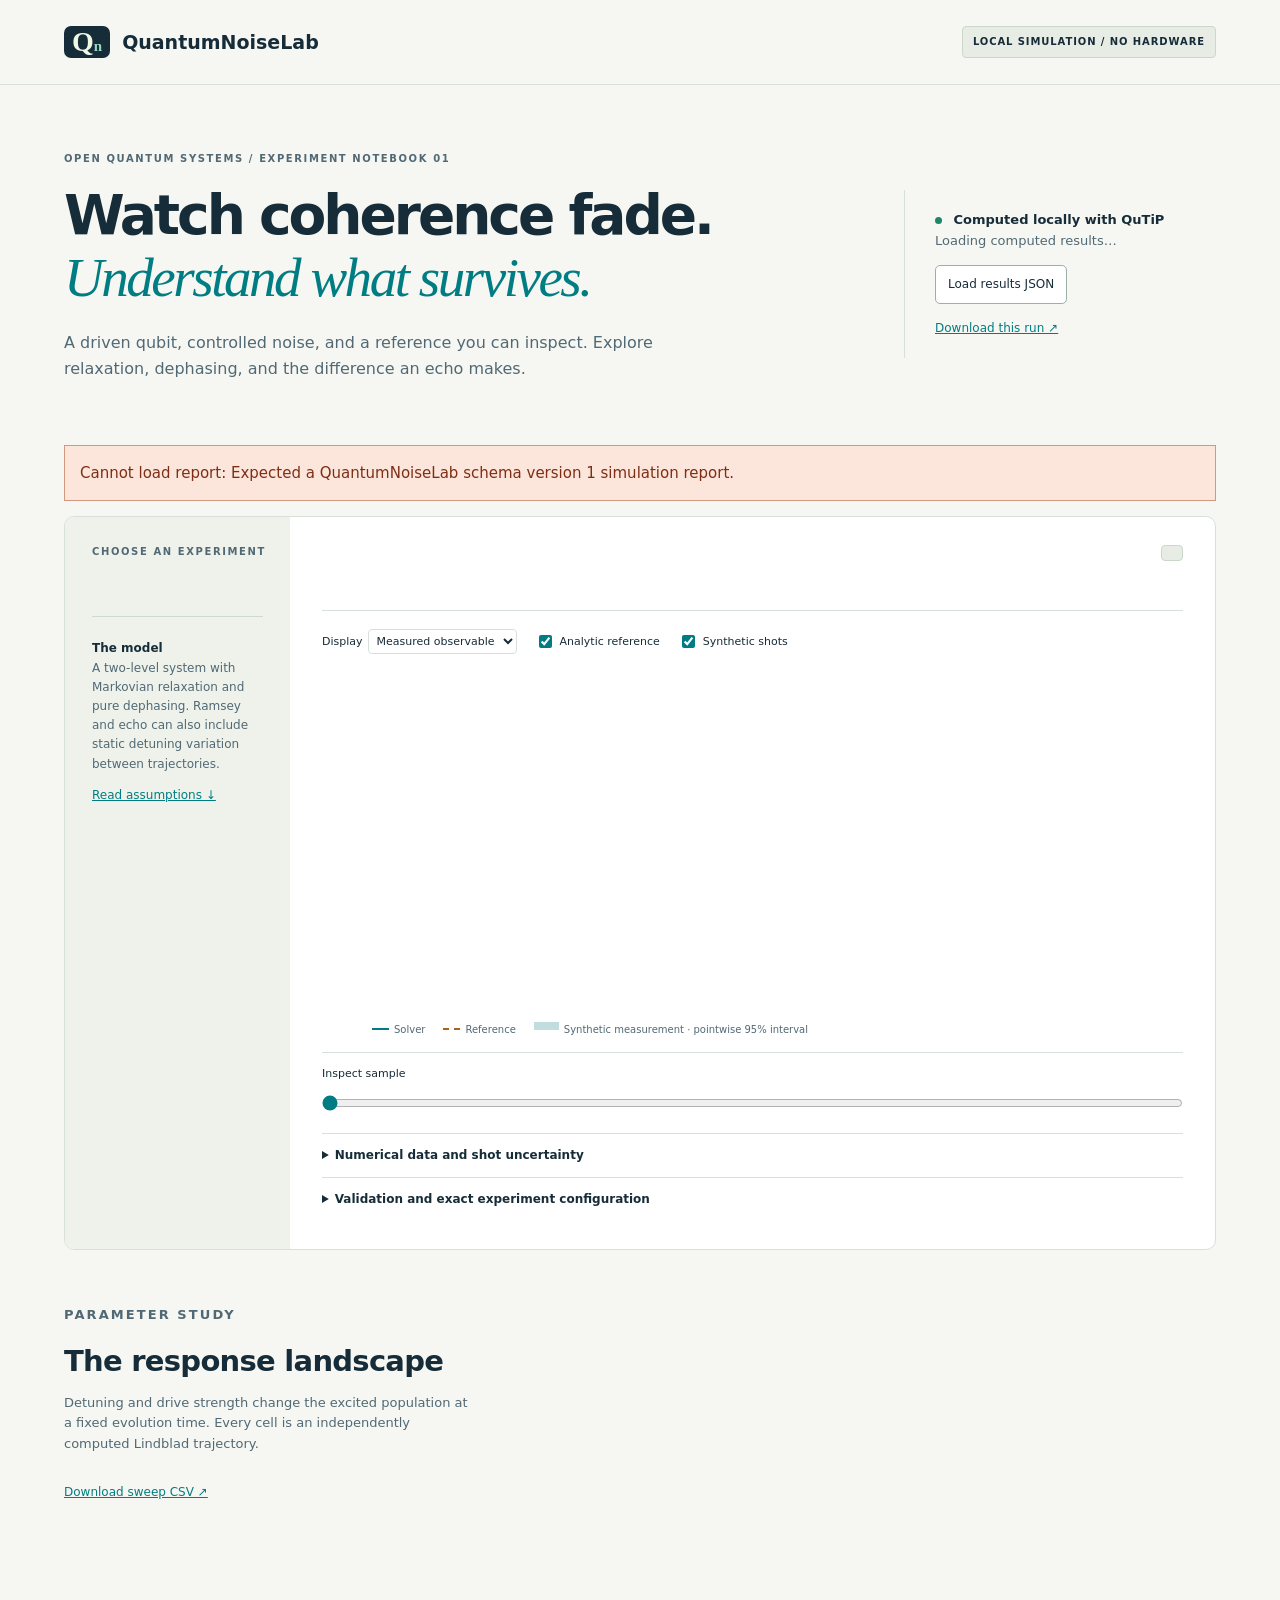
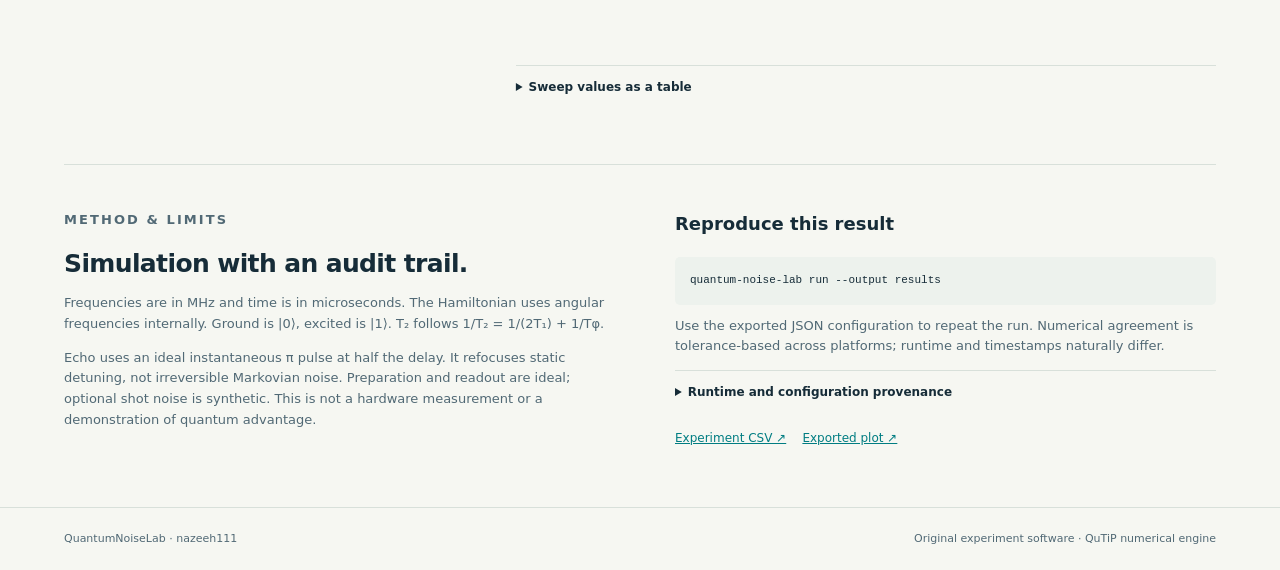
==== src/quantumnoiselab/web/index.html @ 05580409 "Publish reproducible quantum noise experiments and interactive reports" ====
<!doctype html>
<html lang="en">
<head><meta charset="utf-8"><meta name="viewport" content="width=device-width,initial-scale=1"><title>QuantumNoiseLab · Coherence, measured in simulation</title><link rel="stylesheet" href="style.css"></head>
<body>
<a class="skip" href="#main">Skip to experiments</a>
<header><a class="brand" href="#main"><span class="mark" aria-hidden="true">Q<span>n</span></span>QuantumNoiseLab</a><span class="badge">LOCAL SIMULATION / NO HARDWARE</span></header>
<main id="main">
<section class="intro"><div><p class="eyebrow">OPEN QUANTUM SYSTEMS / EXPERIMENT NOTEBOOK 01</p><h1>Watch coherence fade.<br><em>Understand what survives.</em></h1><p class="lead">A driven qubit, controlled noise, and a reference you can inspect. Explore relaxation, dephasing, and the difference an echo makes.</p></div><div class="intro-meta"><div class="status"><i></i> Computed locally with QuTiP</div><p id="run-summary">Loading computed results…</p><label class="button secondary" for="file">Load results JSON<input id="file" type="file" accept=".json,application/json"></label><a class="textlink" href="results.json" download="results.json">Download this run ↗</a></div></section>
<p id="error" role="alert" hidden></p>
<section class="workspace" aria-label="Experiment explorer"><aside><p class="eyebrow">CHOOSE AN EXPERIMENT</p><nav id="experiments" aria-label="Experiments"></nav><div class="model-note"><strong>The model</strong><p>A two-level system with Markovian relaxation and pure dephasing. Ramsey and echo can also include static detuning variation between trajectories.</p><a href="#method">Read assumptions ↓</a></div></aside>
<div class="experiment"><div class="experiment-heading"><div><p class="eyebrow" id="experiment-number"></p><h2 id="experiment-title"></h2></div><span class="tag" id="observable"></span></div><p id="description" class="description"></p>
<div class="metrics" id="metrics"></div>
<div class="chart-toolbar"><label>Display <select id="metric"><option value="signal">Measured observable</option><option value="x">Bloch X</option><option value="y">Bloch Y</option><option value="z">Bloch Z</option></select></label><label><input type="checkbox" id="reference" checked> Analytic reference</label><label><input type="checkbox" id="shots" checked> Synthetic shots</label></div>
<svg id="chart" viewBox="0 0 820 350" role="img" aria-labelledby="chart-title chart-desc"><title id="chart-title">Quantum experiment time series</title><desc id="chart-desc">Select an experiment and inspect numerical values using the sample slider or the data table below.</desc></svg>
<div class="legend"><span class="solver">Solver</span><span class="reference">Reference</span><span class="measurement">Synthetic measurement · pointwise 95% interval</span></div>
<label class="scrubber" for="sample">Inspect sample <output id="sample-value"></output><input id="sample" type="range" min="0" value="0"></label>
<details><summary>Numerical data and shot uncertainty</summary><p>Intervals describe binomial sampling of this finite simulated ensemble. They do not include model uncertainty or finite-ensemble uncertainty.</p><div class="table-scroll"><table id="data-table"></table></div></details>
<details><summary>Validation and exact experiment configuration</summary><div id="diagnostics"></div><pre id="config"></pre></details>
</div></section>
<section id="sweep-panel" class="sweep"><div><p class="eyebrow">PARAMETER STUDY</p><h2>The response landscape</h2><p>Detuning and drive strength change the excited population at a fixed evolution time. Every cell is an independently computed Lindblad trajectory.</p><p id="sweep-caption"></p><a href="sweep.csv" download="sweep.csv" class="textlink">Download sweep CSV ↗</a></div><div><svg id="heatmap" viewBox="0 0 700 360" role="img" aria-label="Computed excited population by drive and detuning"></svg><details><summary>Sweep values as a table</summary><div class="table-scroll"><table id="sweep-table"></table></div></details></div></section>
<section class="method" id="method"><div><p class="eyebrow">METHOD & LIMITS</p><h2>Simulation with an audit trail.</h2><p>Frequencies are in MHz and time is in microseconds. The Hamiltonian uses angular frequencies internally. Ground is |0⟩, excited is |1⟩. T₂ follows 1/T₂ = 1/(2T₁) + 1/Tφ.</p><p>Echo uses an ideal instantaneous π pulse at half the delay. It refocuses static detuning, not irreversible Markovian noise. Preparation and readout are ideal; optional shot noise is synthetic. This is not a hardware measurement or a demonstration of quantum advantage.</p></div><div><h3>Reproduce this result</h3><pre>quantum-noise-lab run --output results</pre><p>Use the exported JSON configuration to repeat the run. Numerical agreement is tolerance-based across platforms; runtime and timestamps naturally differ.</p><details><summary>Runtime and configuration provenance</summary><pre id="provenance"></pre></details><p><a class="textlink" href="experiments.csv" download="experiments.csv">Experiment CSV ↗</a> <a class="textlink" data-bundled href="experiments.png">Exported plot ↗</a></p></div></section>
</main><footer><span>QuantumNoiseLab · nazeeh111</span><span>Original experiment software · QuTiP numerical engine</span></footer>
<script src="data.js"></script><script src="app.js"></script>
</body></html>
---- src/quantumnoiselab/web/style.css ----
:root{--ink:#162c38;--muted:#516975;--teal:#007d82;--paper:#f6f7f2;--line:#d8e0da;--gold:#a9631d}*{box-sizing:border-box}body{margin:0;background:var(--paper);color:var(--ink);font:15px/1.6 system-ui,-apple-system,BlinkMacSystemFont,"Segoe UI",sans-serif}a{color:var(--teal)}button,input,select{font:inherit}button,a,input,select,summary{outline-offset:5px}button:focus-visible,a:focus-visible,input:focus-visible,select:focus-visible,summary:focus-visible{outline:3px solid #b26815}.skip{position:absolute;top:-80px;background:white;padding:12px;z-index:10}.skip:focus{top:0}header,main,footer{max-width:1440px;margin:auto}header{padding:26px 5%;display:flex;justify-content:space-between;align-items:center;border-bottom:1px solid var(--line)}.brand{text-decoration:none;color:var(--ink);font-size:19px;font-weight:750;display:flex;align-items:center;gap:12px}.mark{display:inline-block;background:var(--ink);color:#f0f7e5;padding:0 8px;font:700 28px Georgia,serif;border-radius:7px}.mark span{font-size:15px;color:#97d8c0}.badge,.tag{font-size:10px;letter-spacing:.09em;padding:7px 10px;background:#e7ede5;border:1px solid #cbd8c9;border-radius:4px;font-weight:700}main{padding:0 5%}h1,h2,h3,p{margin-top:0}h1{font-size:clamp(32px,4.3vw,62px);line-height:1.12;letter-spacing:-.055em;margin-bottom:22px;font-weight:650}h1 em{font-family:Georgia,serif;font-weight:400;color:var(--teal);letter-spacing:-.045em}h2{font-size:29px;line-height:1.2;letter-spacing:-.025em;margin-bottom:14px}h3{font-size:18px}.intro{display:grid;grid-template-columns:2.5fr 1fr;gap:60px;padding:66px 0 48px}.eyebrow{font-size:10px;letter-spacing:.16em;font-weight:750;color:var(--muted);margin-bottom:18px}.lead{font-size:16px;color:var(--muted);max-width:600px}.intro-meta{align-self:center;padding:20px 0 20px 30px;border-left:1px solid var(--line);font-size:13px;color:var(--muted)}.status{color:var(--ink);font-weight:600}.status i{display:inline-block;background:#228469;width:7px;height:7px;border-radius:50%;margin-right:7px}.button{display:inline-block;padding:9px 12px;cursor:pointer;border:1px solid #9dafaa;border-radius:5px;color:var(--ink);background:white;font-size:12px}.button input{position:absolute;width:1px;height:1px;opacity:0}.button:focus-within{outline:3px solid #b26815;outline-offset:4px}.textlink{font-size:12px;display:inline-block;margin-top:15px;margin-right:12px}.workspace{display:grid;grid-template-columns:225px 1fr;border:1px solid var(--line);background:white;border-radius:10px;overflow:hidden}aside{background:#eef2eb;padding:27px 18px}aside .eyebrow{margin-left:9px}nav{display:flex;flex-direction:column;gap:5px}nav button{text-align:left;border:1px solid transparent;padding:13px 12px;color:var(--muted);background:transparent;border-radius:6px;cursor:pointer;font-size:13px}nav button:hover{background:#e1e9dc}nav button[aria-current=true]{background:var(--ink);color:white}nav button small{display:block;opacity:.8;font-size:10px}nav button span{font-weight:650}.model-note{border-top:1px solid #cfdace;margin:38px 9px 0;padding-top:22px;font-size:12px;color:var(--muted)}.model-note strong{color:var(--ink)}.experiment{padding:28px 32px}.experiment-heading{display:flex;align-items:center;justify-content:space-between;gap:10px}.experiment-heading .eyebrow{margin-bottom:6px}.description{font-size:13px;color:var(--muted);max-width:710px}.metrics{display:grid;grid-template-columns:repeat(4,1fr);gap:8px;padding:14px 0 22px}.metric{border-left:2px solid #d2e2d9;padding-left:12px}.metric b{font-size:20px;font-weight:550;display:block}.metric span{font-size:10px;letter-spacing:.06em;color:var(--muted)}.chart-toolbar{border-top:1px solid var(--line);padding-top:18px;display:flex;gap:18px;align-items:center;flex-wrap:wrap;font-size:11px}.chart-toolbar label{display:flex;align-items:center;gap:5px}select{max-width:170px;background:white;border:1px solid var(--line);border-radius:4px;font-size:11px;padding:4px;color:var(--ink)}input[type=checkbox],input[type=range]{accent-color:var(--teal)}svg{display:block;width:100%;height:auto}svg text{font-family:inherit;fill:var(--muted);font-size:11px}.legend{display:flex;gap:18px;flex-wrap:wrap;font-size:10px;color:var(--muted);margin:0 0 14px 50px}.legend span:before{content:"";display:inline-block;width:17px;border-top:2px solid var(--teal);margin:0 5px 3px 0}.legend .reference:before{border-color:var(--gold);border-top-style:dashed}.legend .measurement:before{border:4px solid #c2dddd}.scrubber{font-size:11px;border-top:1px solid var(--line);padding-top:12px;display:block}.scrubber output{float:right;font-family:ui-monospace,monospace}.scrubber input{display:block;width:100%;margin:12px 0 22px}details{font-size:12px;border-top:1px solid var(--line);padding:12px 0}summary{cursor:pointer;font-weight:600}details p{margin-top:12px;color:var(--muted)}pre{overflow:auto;font:11px/1.6 ui-monospace,SFMono-Regular,Consolas,monospace;background:#edf2ed;padding:15px;border-radius:5px;color:var(--ink)}.table-scroll{overflow:auto;max-height:320px;margin-top:14px}table{width:100%;border-collapse:collapse;text-align:right;font:11px/1.5 ui-monospace,monospace}th,td{padding:7px 10px;border-bottom:1px solid var(--line);white-space:nowrap}th{background:#eef3ed;position:sticky;top:0}.sweep{display:grid;grid-template-columns:1fr 1.7fr;gap:40px;padding:55px 0;border-bottom:1px solid var(--line)}.sweep p,.method p{font-size:13px;color:var(--muted)}.method{display:grid;grid-template-columns:1fr 1fr;gap:70px;padding:45px 0}.method h2{font-size:25px}footer{display:flex;justify-content:space-between;border-top:1px solid var(--line);padding:22px 5%;font-size:11px;color:var(--muted)}#error{background:#fce6db;color:#7f2e15;border:1px solid #d29880;padding:15px}.diagnostic{display:flex;justify-content:space-between;border-bottom:1px solid var(--line);padding:5px 0}.diagnostic code{color:var(--teal)}@media(max-width:850px){.intro{grid-template-columns:1fr;gap:5px;padding:40px 0 25px}.intro-meta{padding:15px 0;border-left:0}.workspace{grid-template-columns:1fr}aside{padding:17px}aside .eyebrow{margin-bottom:10px}nav{flex-direction:row;overflow:auto}nav button{flex:1;min-width:110px}.model-note{display:none}.experiment{padding:22px 17px}.sweep,.method{grid-template-columns:1fr;gap:20px}.badge{display:none}.metrics{gap:4px}.metric b{font-size:17px}.chart-toolbar{gap:10px}.legend{margin-left:0}.scrubber output{float:none;display:block}.tag{font-size:8px}footer{gap:20px}.sweep{padding:35px 0}}@media(prefers-reduced-motion:reduce){*{scroll-behavior:auto}}

.experiment,.sweep>div,.method>div,.intro>div{min-width:0}.intro-meta .textlink{display:block}.experiment-heading .tag{flex-shrink:0}
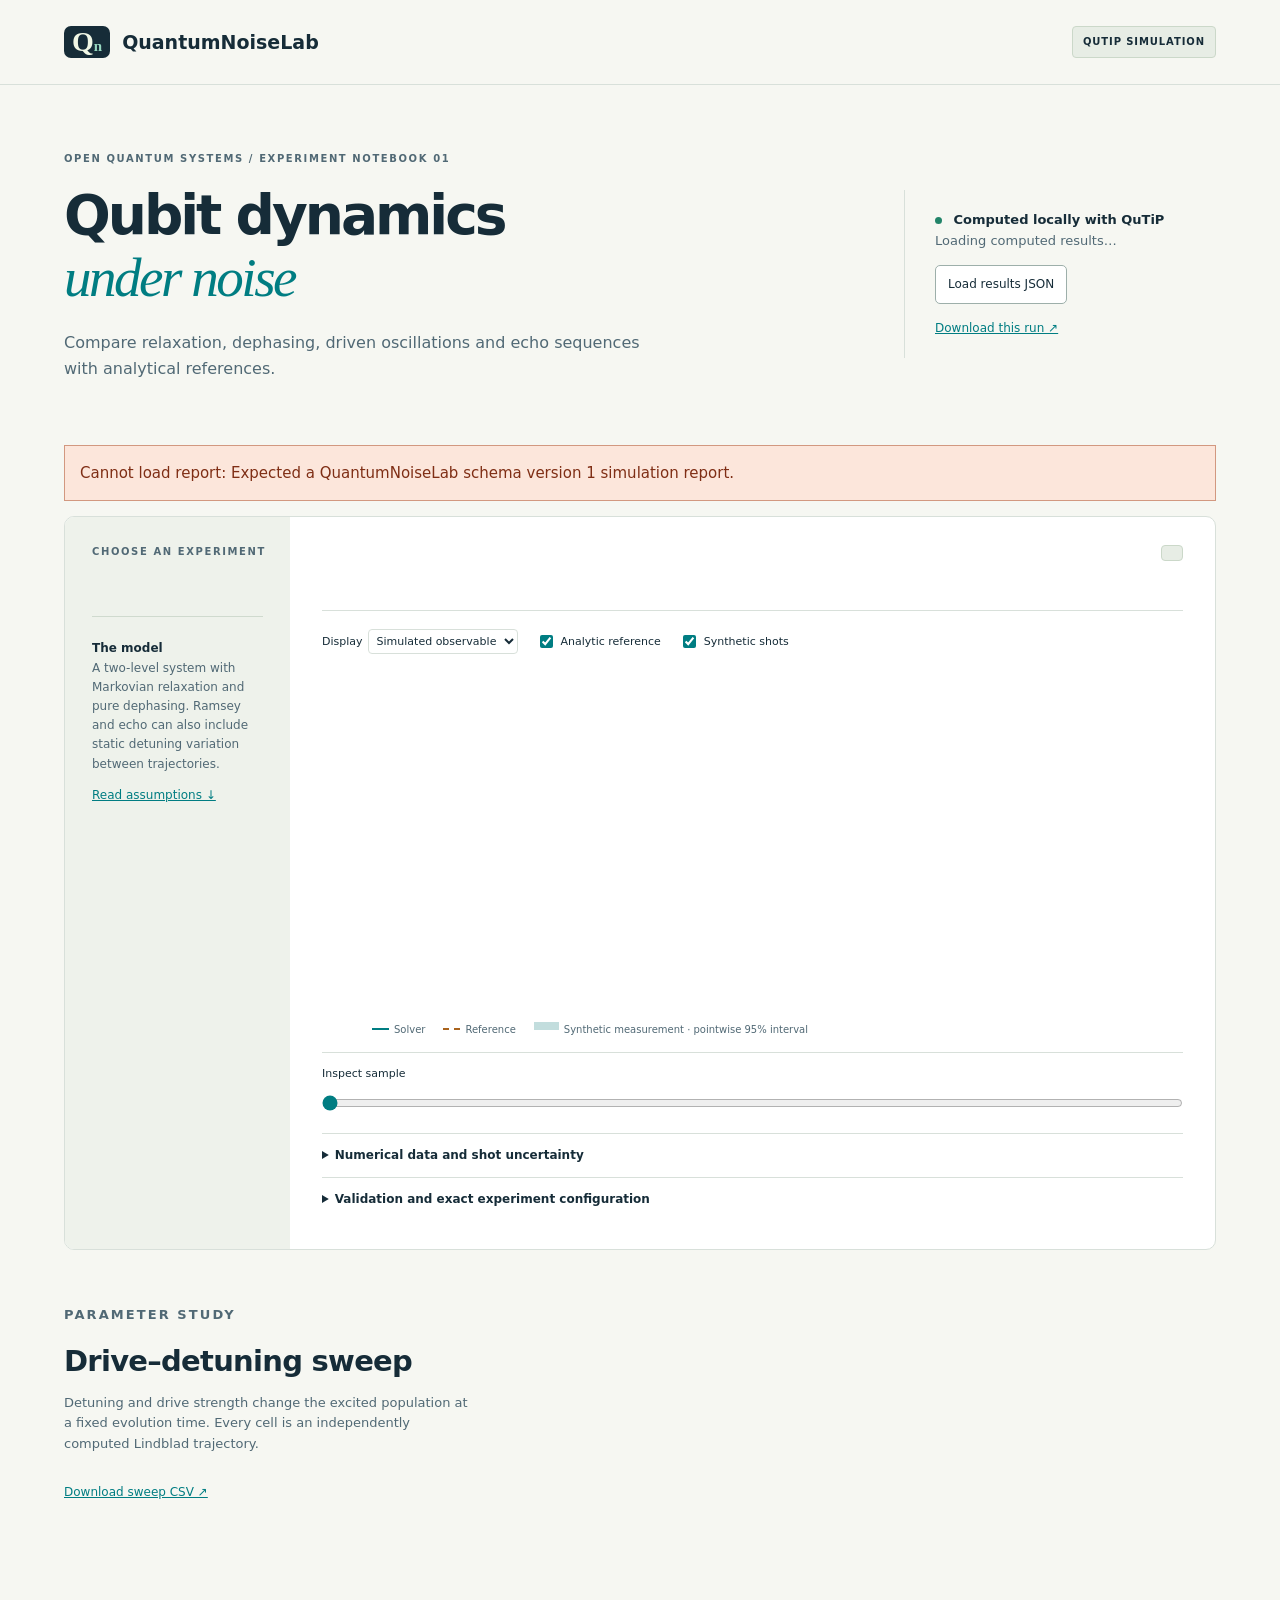
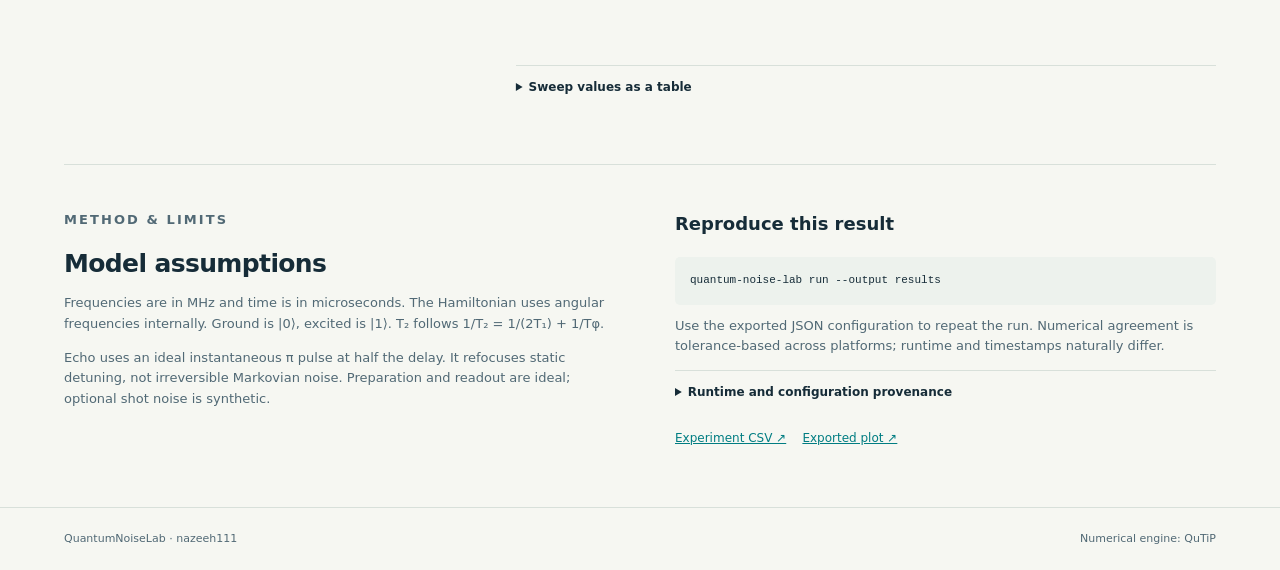
==== commit 68758259: "Clarify interface and documentation wording" ====
--- a/src/quantumnoiselab/web/index.html
+++ b/src/quantumnoiselab/web/index.html
@@ -1,24 +1,24 @@
 <!doctype html>
 <html lang="en">
-<head><meta charset="utf-8"><meta name="viewport" content="width=device-width,initial-scale=1"><title>QuantumNoiseLab · Coherence, measured in simulation</title><link rel="stylesheet" href="style.css"></head>
+<head><meta charset="utf-8"><meta name="viewport" content="width=device-width,initial-scale=1"><title>QuantumNoiseLab · Qubit noise simulation</title><link rel="stylesheet" href="style.css"></head>
 <body>
 <a class="skip" href="#main">Skip to experiments</a>
-<header><a class="brand" href="#main"><span class="mark" aria-hidden="true">Q<span>n</span></span>QuantumNoiseLab</a><span class="badge">LOCAL SIMULATION / NO HARDWARE</span></header>
+<header><a class="brand" href="#main"><span class="mark" aria-hidden="true">Q<span>n</span></span>QuantumNoiseLab</a><span class="badge">QUTIP SIMULATION</span></header>
 <main id="main">
-<section class="intro"><div><p class="eyebrow">OPEN QUANTUM SYSTEMS / EXPERIMENT NOTEBOOK 01</p><h1>Watch coherence fade.<br><em>Understand what survives.</em></h1><p class="lead">A driven qubit, controlled noise, and a reference you can inspect. Explore relaxation, dephasing, and the difference an echo makes.</p></div><div class="intro-meta"><div class="status"><i></i> Computed locally with QuTiP</div><p id="run-summary">Loading computed results…</p><label class="button secondary" for="file">Load results JSON<input id="file" type="file" accept=".json,application/json"></label><a class="textlink" href="results.json" download="results.json">Download this run ↗</a></div></section>
+<section class="intro"><div><p class="eyebrow">OPEN QUANTUM SYSTEMS / EXPERIMENT NOTEBOOK 01</p><h1>Qubit dynamics<br><em>under noise</em></h1><p class="lead">Compare relaxation, dephasing, driven oscillations and echo sequences with analytical references.</p></div><div class="intro-meta"><div class="status"><i></i> Computed locally with QuTiP</div><p id="run-summary">Loading computed results…</p><label class="button secondary" for="file">Load results JSON<input id="file" type="file" accept=".json,application/json"></label><a class="textlink" href="results.json" download="results.json">Download this run ↗</a></div></section>
 <p id="error" role="alert" hidden></p>
 <section class="workspace" aria-label="Experiment explorer"><aside><p class="eyebrow">CHOOSE AN EXPERIMENT</p><nav id="experiments" aria-label="Experiments"></nav><div class="model-note"><strong>The model</strong><p>A two-level system with Markovian relaxation and pure dephasing. Ramsey and echo can also include static detuning variation between trajectories.</p><a href="#method">Read assumptions ↓</a></div></aside>
 <div class="experiment"><div class="experiment-heading"><div><p class="eyebrow" id="experiment-number"></p><h2 id="experiment-title"></h2></div><span class="tag" id="observable"></span></div><p id="description" class="description"></p>
 <div class="metrics" id="metrics"></div>
-<div class="chart-toolbar"><label>Display <select id="metric"><option value="signal">Measured observable</option><option value="x">Bloch X</option><option value="y">Bloch Y</option><option value="z">Bloch Z</option></select></label><label><input type="checkbox" id="reference" checked> Analytic reference</label><label><input type="checkbox" id="shots" checked> Synthetic shots</label></div>
+<div class="chart-toolbar"><label>Display <select id="metric"><option value="signal">Simulated observable</option><option value="x">Bloch X</option><option value="y">Bloch Y</option><option value="z">Bloch Z</option></select></label><label><input type="checkbox" id="reference" checked> Analytic reference</label><label><input type="checkbox" id="shots" checked> Synthetic shots</label></div>
 <svg id="chart" viewBox="0 0 820 350" role="img" aria-labelledby="chart-title chart-desc"><title id="chart-title">Quantum experiment time series</title><desc id="chart-desc">Select an experiment and inspect numerical values using the sample slider or the data table below.</desc></svg>
 <div class="legend"><span class="solver">Solver</span><span class="reference">Reference</span><span class="measurement">Synthetic measurement · pointwise 95% interval</span></div>
 <label class="scrubber" for="sample">Inspect sample <output id="sample-value"></output><input id="sample" type="range" min="0" value="0"></label>
 <details><summary>Numerical data and shot uncertainty</summary><p>Intervals describe binomial sampling of this finite simulated ensemble. They do not include model uncertainty or finite-ensemble uncertainty.</p><div class="table-scroll"><table id="data-table"></table></div></details>
 <details><summary>Validation and exact experiment configuration</summary><div id="diagnostics"></div><pre id="config"></pre></details>
 </div></section>
-<section id="sweep-panel" class="sweep"><div><p class="eyebrow">PARAMETER STUDY</p><h2>The response landscape</h2><p>Detuning and drive strength change the excited population at a fixed evolution time. Every cell is an independently computed Lindblad trajectory.</p><p id="sweep-caption"></p><a href="sweep.csv" download="sweep.csv" class="textlink">Download sweep CSV ↗</a></div><div><svg id="heatmap" viewBox="0 0 700 360" role="img" aria-label="Computed excited population by drive and detuning"></svg><details><summary>Sweep values as a table</summary><div class="table-scroll"><table id="sweep-table"></table></div></details></div></section>
-<section class="method" id="method"><div><p class="eyebrow">METHOD & LIMITS</p><h2>Simulation with an audit trail.</h2><p>Frequencies are in MHz and time is in microseconds. The Hamiltonian uses angular frequencies internally. Ground is |0⟩, excited is |1⟩. T₂ follows 1/T₂ = 1/(2T₁) + 1/Tφ.</p><p>Echo uses an ideal instantaneous π pulse at half the delay. It refocuses static detuning, not irreversible Markovian noise. Preparation and readout are ideal; optional shot noise is synthetic. This is not a hardware measurement or a demonstration of quantum advantage.</p></div><div><h3>Reproduce this result</h3><pre>quantum-noise-lab run --output results</pre><p>Use the exported JSON configuration to repeat the run. Numerical agreement is tolerance-based across platforms; runtime and timestamps naturally differ.</p><details><summary>Runtime and configuration provenance</summary><pre id="provenance"></pre></details><p><a class="textlink" href="experiments.csv" download="experiments.csv">Experiment CSV ↗</a> <a class="textlink" data-bundled href="experiments.png">Exported plot ↗</a></p></div></section>
-</main><footer><span>QuantumNoiseLab · nazeeh111</span><span>Original experiment software · QuTiP numerical engine</span></footer>
+<section id="sweep-panel" class="sweep"><div><p class="eyebrow">PARAMETER STUDY</p><h2>Drive–detuning sweep</h2><p>Detuning and drive strength change the excited population at a fixed evolution time. Every cell is an independently computed Lindblad trajectory.</p><p id="sweep-caption"></p><a href="sweep.csv" download="sweep.csv" class="textlink">Download sweep CSV ↗</a></div><div><svg id="heatmap" viewBox="0 0 700 360" role="img" aria-label="Computed excited population by drive and detuning"></svg><details><summary>Sweep values as a table</summary><div class="table-scroll"><table id="sweep-table"></table></div></details></div></section>
+<section class="method" id="method"><div><p class="eyebrow">METHOD & LIMITS</p><h2>Model assumptions</h2><p>Frequencies are in MHz and time is in microseconds. The Hamiltonian uses angular frequencies internally. Ground is |0⟩, excited is |1⟩. T₂ follows 1/T₂ = 1/(2T₁) + 1/Tφ.</p><p>Echo uses an ideal instantaneous π pulse at half the delay. It refocuses static detuning, not irreversible Markovian noise. Preparation and readout are ideal; optional shot noise is synthetic.</p></div><div><h3>Reproduce this result</h3><pre>quantum-noise-lab run --output results</pre><p>Use the exported JSON configuration to repeat the run. Numerical agreement is tolerance-based across platforms; runtime and timestamps naturally differ.</p><details><summary>Runtime and configuration provenance</summary><pre id="provenance"></pre></details><p><a class="textlink" href="experiments.csv" download="experiments.csv">Experiment CSV ↗</a> <a class="textlink" data-bundled href="experiments.png">Exported plot ↗</a></p></div></section>
+</main><footer><span>QuantumNoiseLab · nazeeh111</span><span>Numerical engine: QuTiP</span></footer>
 <script src="data.js"></script><script src="app.js"></script>
 </body></html>
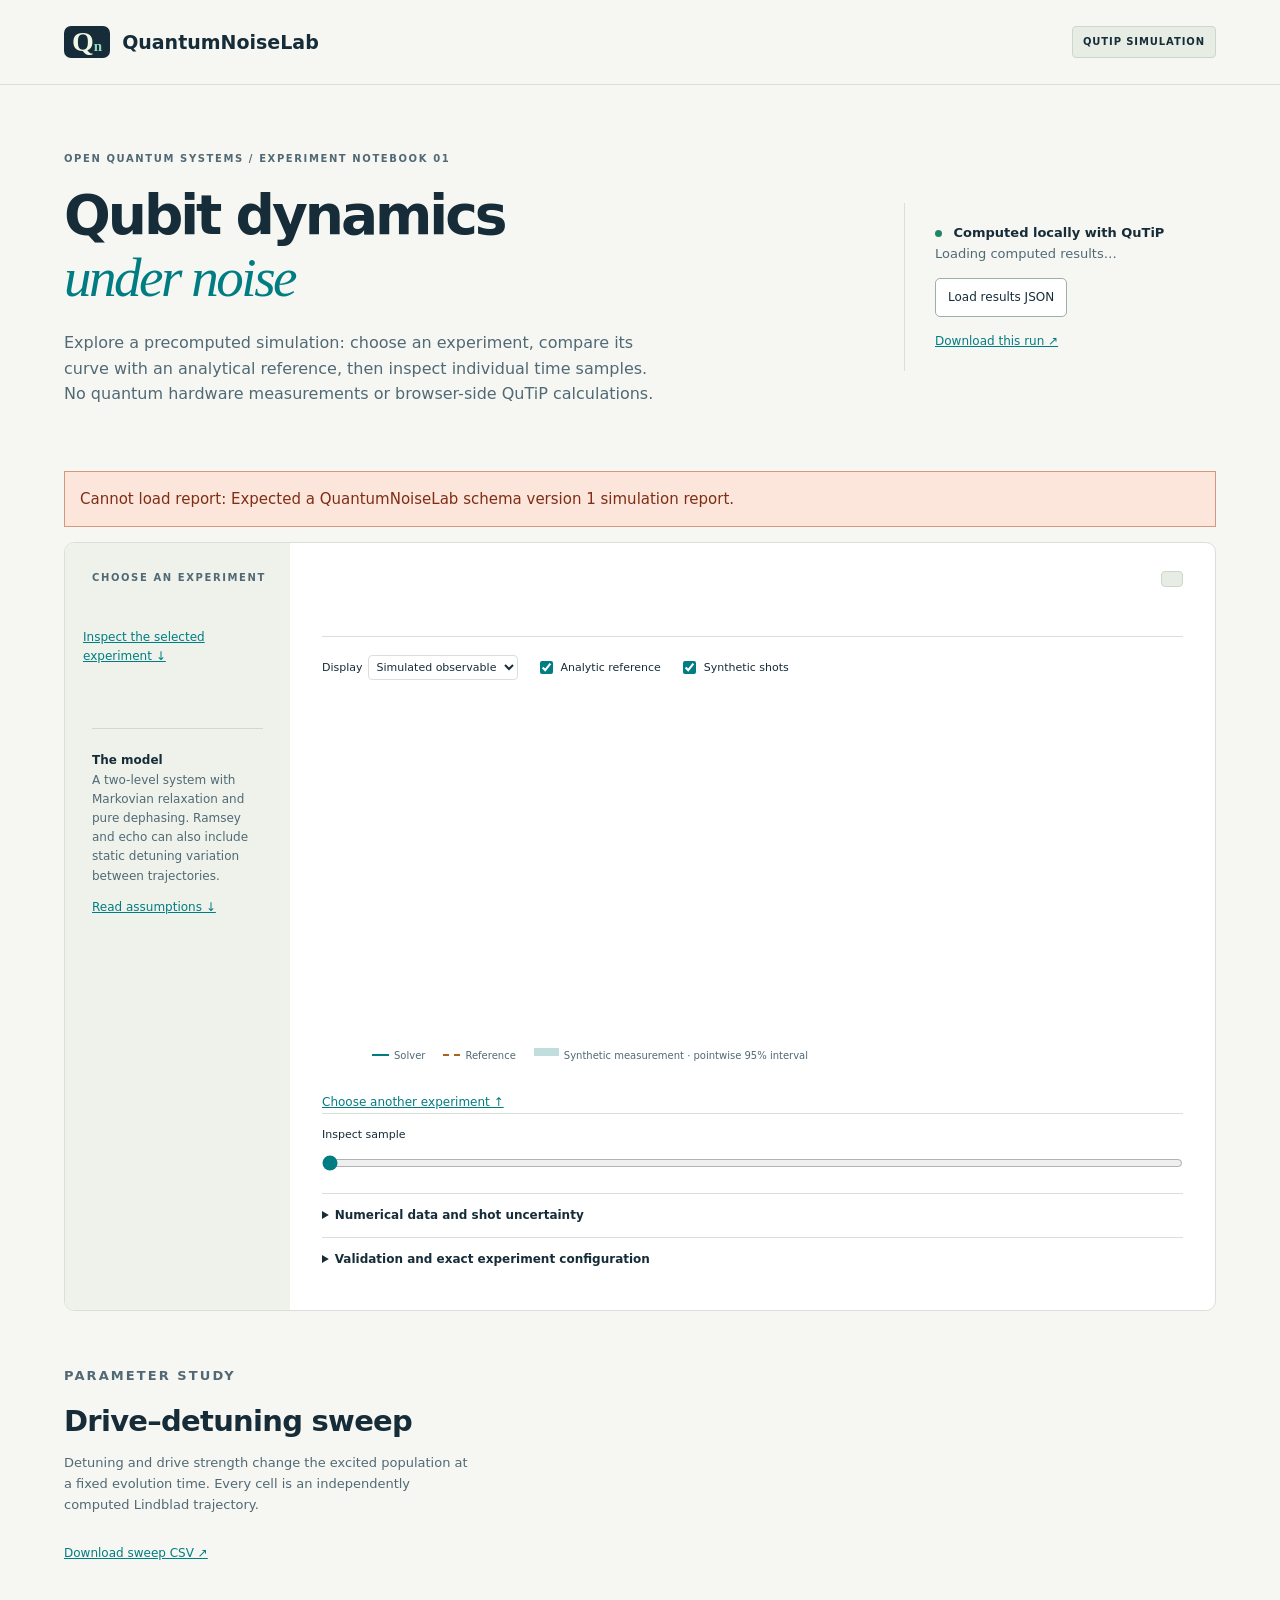
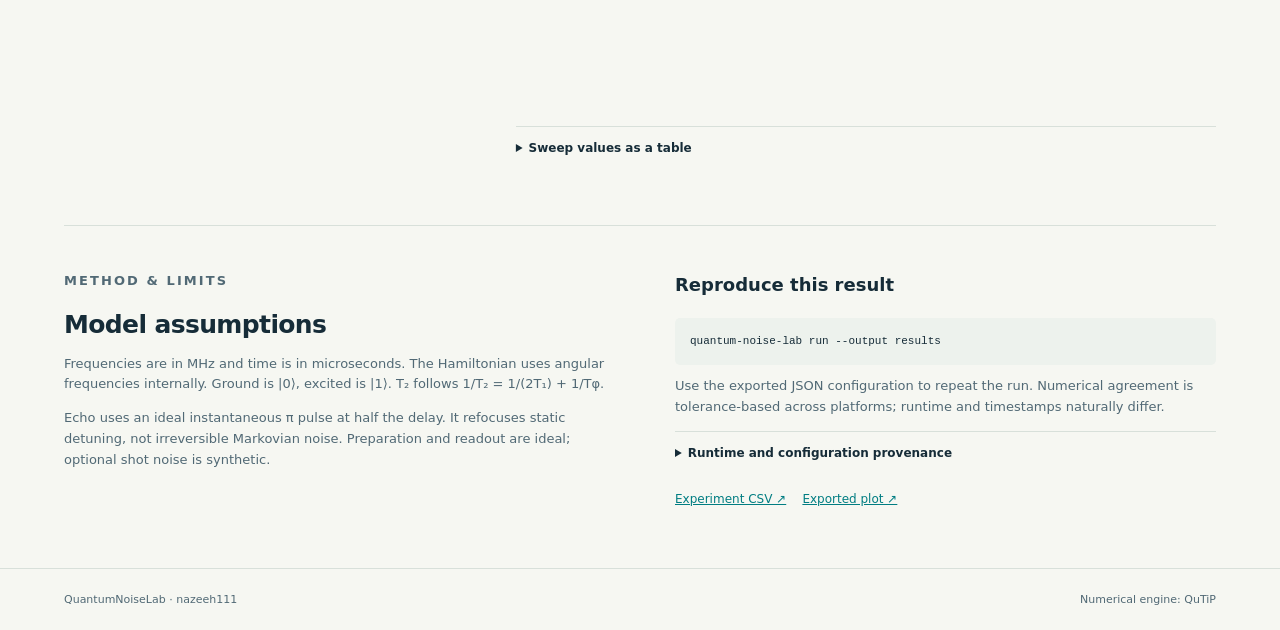
==== commit 121cd125: "ui: improve report navigation and reject invalid imports" ====
--- a/src/quantumnoiselab/web/index.html
+++ b/src/quantumnoiselab/web/index.html
@@ -4,15 +4,16 @@
 <body>
 <a class="skip" href="#main">Skip to experiments</a>
 <header><a class="brand" href="#main"><span class="mark" aria-hidden="true">Q<span>n</span></span>QuantumNoiseLab</a><span class="badge">QUTIP SIMULATION</span></header>
-<main id="main">
-<section class="intro"><div><p class="eyebrow">OPEN QUANTUM SYSTEMS / EXPERIMENT NOTEBOOK 01</p><h1>Qubit dynamics<br><em>under noise</em></h1><p class="lead">Compare relaxation, dephasing, driven oscillations and echo sequences with analytical references.</p></div><div class="intro-meta"><div class="status"><i></i> Computed locally with QuTiP</div><p id="run-summary">Loading computed results…</p><label class="button secondary" for="file">Load results JSON<input id="file" type="file" accept=".json,application/json"></label><a class="textlink" href="results.json" download="results.json">Download this run ↗</a></div></section>
+<main id="main" tabindex="-1">
+<section class="intro"><div><p class="eyebrow">OPEN QUANTUM SYSTEMS / EXPERIMENT NOTEBOOK 01</p><h1>Qubit dynamics<br><em>under noise</em></h1><p class="lead">Explore a precomputed simulation: choose an experiment, compare its curve with an analytical reference, then inspect individual time samples. No quantum hardware measurements or browser-side QuTiP calculations.</p></div><div class="intro-meta"><div class="status"><i></i> Computed locally with QuTiP</div><p id="run-summary">Loading computed results…</p><label class="button secondary" for="file">Load results JSON<input id="file" type="file" accept=".json,application/json"></label><a class="textlink" href="results.json" download="results.json">Download this run ↗</a></div></section>
 <p id="error" role="alert" hidden></p>
-<section class="workspace" aria-label="Experiment explorer"><aside><p class="eyebrow">CHOOSE AN EXPERIMENT</p><nav id="experiments" aria-label="Experiments"></nav><div class="model-note"><strong>The model</strong><p>A two-level system with Markovian relaxation and pure dephasing. Ramsey and echo can also include static detuning variation between trajectories.</p><a href="#method">Read assumptions ↓</a></div></aside>
-<div class="experiment"><div class="experiment-heading"><div><p class="eyebrow" id="experiment-number"></p><h2 id="experiment-title"></h2></div><span class="tag" id="observable"></span></div><p id="description" class="description"></p>
+<section class="workspace" aria-label="Experiment explorer"><aside><p class="eyebrow">CHOOSE AN EXPERIMENT</p><nav tabindex="-1" id="experiments" aria-label="Experiments"></nav><a class="experiment-jump textlink" href="#experiment-title">Inspect the selected experiment ↓</a><div class="model-note"><strong>The model</strong><p>A two-level system with Markovian relaxation and pure dephasing. Ramsey and echo can also include static detuning variation between trajectories.</p><a href="#method">Read assumptions ↓</a></div></aside>
+<div class="experiment"><div class="experiment-heading"><div><p class="eyebrow" id="experiment-number"></p><h2 id="experiment-title" tabindex="-1"></h2></div><span class="tag" id="observable"></span></div><p id="description" class="description"></p>
 <div class="metrics" id="metrics"></div>
 <div class="chart-toolbar"><label>Display <select id="metric"><option value="signal">Simulated observable</option><option value="x">Bloch X</option><option value="y">Bloch Y</option><option value="z">Bloch Z</option></select></label><label><input type="checkbox" id="reference" checked> Analytic reference</label><label><input type="checkbox" id="shots" checked> Synthetic shots</label></div>
 <svg id="chart" viewBox="0 0 820 350" role="img" aria-labelledby="chart-title chart-desc"><title id="chart-title">Quantum experiment time series</title><desc id="chart-desc">Select an experiment and inspect numerical values using the sample slider or the data table below.</desc></svg>
 <div class="legend"><span class="solver">Solver</span><span class="reference">Reference</span><span class="measurement">Synthetic measurement · pointwise 95% interval</span></div>
+<a class="textlink" href="#experiments">Choose another experiment ↑</a>
 <label class="scrubber" for="sample">Inspect sample <output id="sample-value"></output><input id="sample" type="range" min="0" value="0"></label>
 <details><summary>Numerical data and shot uncertainty</summary><p>Intervals describe binomial sampling of this finite simulated ensemble. They do not include model uncertainty or finite-ensemble uncertainty.</p><div class="table-scroll"><table id="data-table"></table></div></details>
 <details><summary>Validation and exact experiment configuration</summary><div id="diagnostics"></div><pre id="config"></pre></details>
--- a/src/quantumnoiselab/web/style.css
+++ b/src/quantumnoiselab/web/style.css
@@ -1,3 +1,9 @@
 :root{--ink:#162c38;--muted:#516975;--teal:#007d82;--paper:#f6f7f2;--line:#d8e0da;--gold:#a9631d}*{box-sizing:border-box}body{margin:0;background:var(--paper);color:var(--ink);font:15px/1.6 system-ui,-apple-system,BlinkMacSystemFont,"Segoe UI",sans-serif}a{color:var(--teal)}button,input,select{font:inherit}button,a,input,select,summary{outline-offset:5px}button:focus-visible,a:focus-visible,input:focus-visible,select:focus-visible,summary:focus-visible{outline:3px solid #b26815}.skip{position:absolute;top:-80px;background:white;padding:12px;z-index:10}.skip:focus{top:0}header,main,footer{max-width:1440px;margin:auto}header{padding:26px 5%;display:flex;justify-content:space-between;align-items:center;border-bottom:1px solid var(--line)}.brand{text-decoration:none;color:var(--ink);font-size:19px;font-weight:750;display:flex;align-items:center;gap:12px}.mark{display:inline-block;background:var(--ink);color:#f0f7e5;padding:0 8px;font:700 28px Georgia,serif;border-radius:7px}.mark span{font-size:15px;color:#97d8c0}.badge,.tag{font-size:10px;letter-spacing:.09em;padding:7px 10px;background:#e7ede5;border:1px solid #cbd8c9;border-radius:4px;font-weight:700}main{padding:0 5%}h1,h2,h3,p{margin-top:0}h1{font-size:clamp(32px,4.3vw,62px);line-height:1.12;letter-spacing:-.055em;margin-bottom:22px;font-weight:650}h1 em{font-family:Georgia,serif;font-weight:400;color:var(--teal);letter-spacing:-.045em}h2{font-size:29px;line-height:1.2;letter-spacing:-.025em;margin-bottom:14px}h3{font-size:18px}.intro{display:grid;grid-template-columns:2.5fr 1fr;gap:60px;padding:66px 0 48px}.eyebrow{font-size:10px;letter-spacing:.16em;font-weight:750;color:var(--muted);margin-bottom:18px}.lead{font-size:16px;color:var(--muted);max-width:600px}.intro-meta{align-self:center;padding:20px 0 20px 30px;border-left:1px solid var(--line);font-size:13px;color:var(--muted)}.status{color:var(--ink);font-weight:600}.status i{display:inline-block;background:#228469;width:7px;height:7px;border-radius:50%;margin-right:7px}.button{display:inline-block;padding:9px 12px;cursor:pointer;border:1px solid #9dafaa;border-radius:5px;color:var(--ink);background:white;font-size:12px}.button input{position:absolute;width:1px;height:1px;opacity:0}.button:focus-within{outline:3px solid #b26815;outline-offset:4px}.textlink{font-size:12px;display:inline-block;margin-top:15px;margin-right:12px}.workspace{display:grid;grid-template-columns:225px 1fr;border:1px solid var(--line);background:white;border-radius:10px;overflow:hidden}aside{background:#eef2eb;padding:27px 18px}aside .eyebrow{margin-left:9px}nav{display:flex;flex-direction:column;gap:5px}nav button{text-align:left;border:1px solid transparent;padding:13px 12px;color:var(--muted);background:transparent;border-radius:6px;cursor:pointer;font-size:13px}nav button:hover{background:#e1e9dc}nav button[aria-current=true]{background:var(--ink);color:white}nav button small{display:block;opacity:.8;font-size:10px}nav button span{font-weight:650}.model-note{border-top:1px solid #cfdace;margin:38px 9px 0;padding-top:22px;font-size:12px;color:var(--muted)}.model-note strong{color:var(--ink)}.experiment{padding:28px 32px}.experiment-heading{display:flex;align-items:center;justify-content:space-between;gap:10px}.experiment-heading .eyebrow{margin-bottom:6px}.description{font-size:13px;color:var(--muted);max-width:710px}.metrics{display:grid;grid-template-columns:repeat(4,1fr);gap:8px;padding:14px 0 22px}.metric{border-left:2px solid #d2e2d9;padding-left:12px}.metric b{font-size:20px;font-weight:550;display:block}.metric span{font-size:10px;letter-spacing:.06em;color:var(--muted)}.chart-toolbar{border-top:1px solid var(--line);padding-top:18px;display:flex;gap:18px;align-items:center;flex-wrap:wrap;font-size:11px}.chart-toolbar label{display:flex;align-items:center;gap:5px}select{max-width:170px;background:white;border:1px solid var(--line);border-radius:4px;font-size:11px;padding:4px;color:var(--ink)}input[type=checkbox],input[type=range]{accent-color:var(--teal)}svg{display:block;width:100%;height:auto}svg text{font-family:inherit;fill:var(--muted);font-size:11px}.legend{display:flex;gap:18px;flex-wrap:wrap;font-size:10px;color:var(--muted);margin:0 0 14px 50px}.legend span:before{content:"";display:inline-block;width:17px;border-top:2px solid var(--teal);margin:0 5px 3px 0}.legend .reference:before{border-color:var(--gold);border-top-style:dashed}.legend .measurement:before{border:4px solid #c2dddd}.scrubber{font-size:11px;border-top:1px solid var(--line);padding-top:12px;display:block}.scrubber output{float:right;font-family:ui-monospace,monospace}.scrubber input{display:block;width:100%;margin:12px 0 22px}details{font-size:12px;border-top:1px solid var(--line);padding:12px 0}summary{cursor:pointer;font-weight:600}details p{margin-top:12px;color:var(--muted)}pre{overflow:auto;font:11px/1.6 ui-monospace,SFMono-Regular,Consolas,monospace;background:#edf2ed;padding:15px;border-radius:5px;color:var(--ink)}.table-scroll{overflow:auto;max-height:320px;margin-top:14px}table{width:100%;border-collapse:collapse;text-align:right;font:11px/1.5 ui-monospace,monospace}th,td{padding:7px 10px;border-bottom:1px solid var(--line);white-space:nowrap}th{background:#eef3ed;position:sticky;top:0}.sweep{display:grid;grid-template-columns:1fr 1.7fr;gap:40px;padding:55px 0;border-bottom:1px solid var(--line)}.sweep p,.method p{font-size:13px;color:var(--muted)}.method{display:grid;grid-template-columns:1fr 1fr;gap:70px;padding:45px 0}.method h2{font-size:25px}footer{display:flex;justify-content:space-between;border-top:1px solid var(--line);padding:22px 5%;font-size:11px;color:var(--muted)}#error{background:#fce6db;color:#7f2e15;border:1px solid #d29880;padding:15px}.diagnostic{display:flex;justify-content:space-between;border-bottom:1px solid var(--line);padding:5px 0}.diagnostic code{color:var(--teal)}@media(max-width:850px){.intro{grid-template-columns:1fr;gap:5px;padding:40px 0 25px}.intro-meta{padding:15px 0;border-left:0}.workspace{grid-template-columns:1fr}aside{padding:17px}aside .eyebrow{margin-bottom:10px}nav{flex-direction:row;overflow:auto}nav button{flex:1;min-width:110px}.model-note{display:none}.experiment{padding:22px 17px}.sweep,.method{grid-template-columns:1fr;gap:20px}.badge{display:none}.metrics{gap:4px}.metric b{font-size:17px}.chart-toolbar{gap:10px}.legend{margin-left:0}.scrubber output{float:none;display:block}.tag{font-size:8px}footer{gap:20px}.sweep{padding:35px 0}}@media(prefers-reduced-motion:reduce){*{scroll-behavior:auto}}
 
 .experiment,.sweep>div,.method>div,.intro>div{min-width:0}.intro-meta .textlink{display:block}.experiment-heading .tag{flex-shrink:0}
+
+.experiment-jump { display: inline-block; margin: 16px 0; padding: 8px 0; }
+#experiment-title, #experiments { scroll-margin-top: 24px; }
+[tabindex="-1"]:focus-visible { outline: 2px solid var(--teal); outline-offset: 4px; }
+
+@media(max-width:850px){.workspace{grid-template-columns:minmax(0,1fr)}.workspace>aside{min-width:0}}
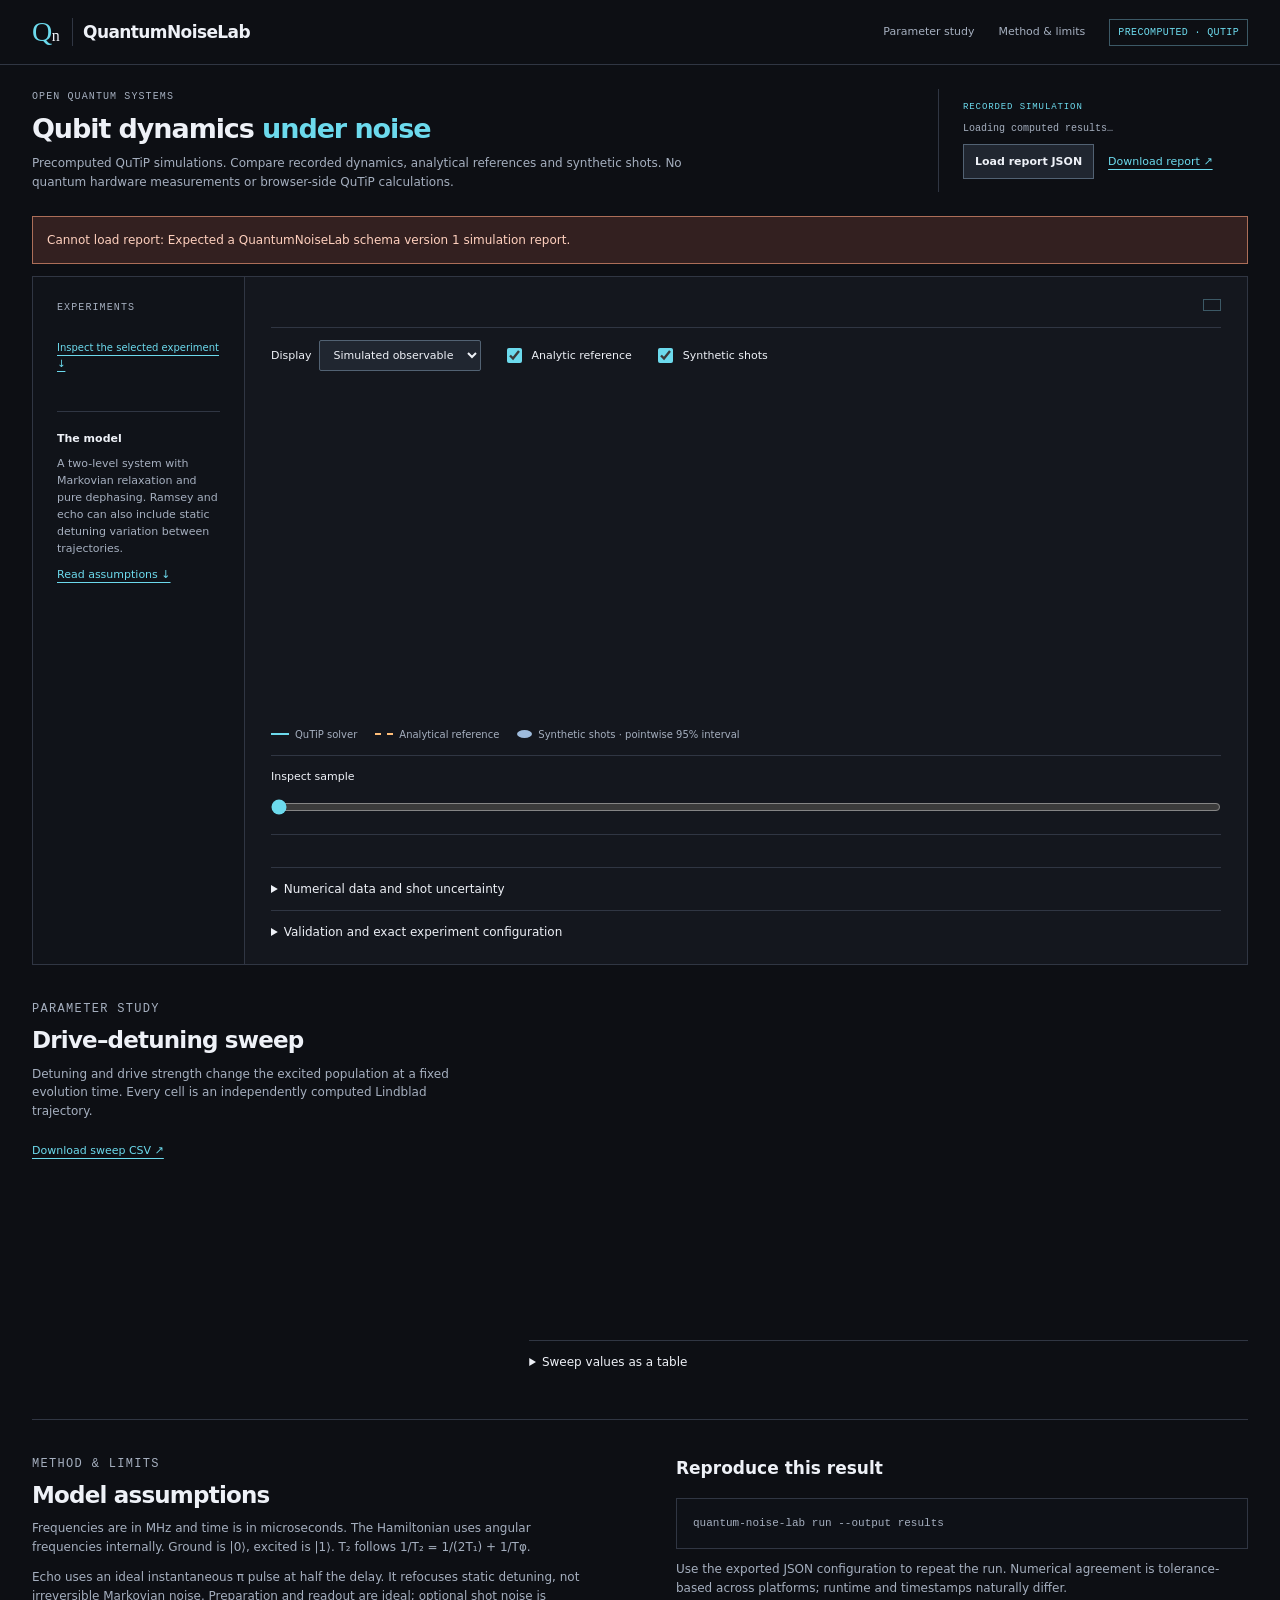
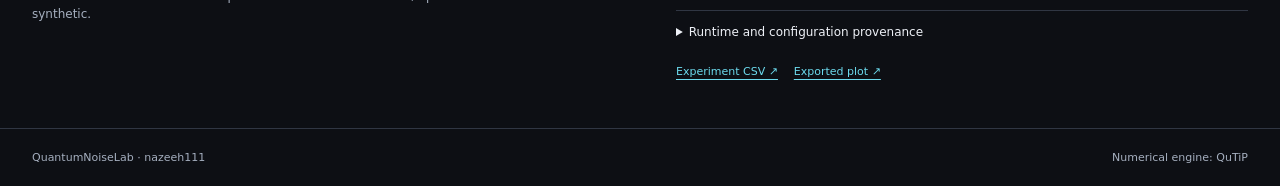
==== commit 1150c9b8: "Center precomputed dynamics in a dark simulation workspace" ====
--- a/src/quantumnoiselab/web/index.html
+++ b/src/quantumnoiselab/web/index.html
@@ -3,22 +3,22 @@
 <head><meta charset="utf-8"><meta name="viewport" content="width=device-width,initial-scale=1"><title>QuantumNoiseLab · Qubit noise simulation</title><link rel="stylesheet" href="style.css"></head>
 <body>
 <a class="skip" href="#main">Skip to experiments</a>
-<header><a class="brand" href="#main"><span class="mark" aria-hidden="true">Q<span>n</span></span>QuantumNoiseLab</a><span class="badge">QUTIP SIMULATION</span></header>
+<header><a class="brand" href="#main"><span class="mark" aria-hidden="true">Q<span>n</span></span>QuantumNoiseLab</a><div class="header-links"><a href="#sweep-panel">Parameter study</a><a href="#method">Method &amp; limits</a><span class="badge">PRECOMPUTED · QUTIP</span></div></header>
 <main id="main" tabindex="-1">
-<section class="intro"><div><p class="eyebrow">OPEN QUANTUM SYSTEMS / EXPERIMENT NOTEBOOK 01</p><h1>Qubit dynamics<br><em>under noise</em></h1><p class="lead">Explore a precomputed simulation: choose an experiment, compare its curve with an analytical reference, then inspect individual time samples. No quantum hardware measurements or browser-side QuTiP calculations.</p></div><div class="intro-meta"><div class="status"><i></i> Computed locally with QuTiP</div><p id="run-summary">Loading computed results…</p><label class="button secondary" for="file">Load results JSON<input id="file" type="file" accept=".json,application/json"></label><a class="textlink" href="results.json" download="results.json">Download this run ↗</a></div></section>
+<section class="intro"><div><p class="eyebrow">OPEN QUANTUM SYSTEMS</p><h1>Qubit dynamics <em>under noise</em></h1><p class="lead">Precomputed QuTiP simulations. Compare recorded dynamics, analytical references and synthetic shots. No quantum hardware measurements or browser-side QuTiP calculations.</p></div><div class="intro-meta"><div class="status">RECORDED SIMULATION</div><p id="run-summary">Loading computed results…</p><label class="button secondary" for="file">Load report JSON<input id="file" type="file" accept=".json,application/json"></label><a class="textlink" href="results.json" download="results.json">Download report ↗</a></div></section>
 <p id="error" role="alert" hidden></p>
-<section class="workspace" aria-label="Experiment explorer"><aside><p class="eyebrow">CHOOSE AN EXPERIMENT</p><nav tabindex="-1" id="experiments" aria-label="Experiments"></nav><a class="experiment-jump textlink" href="#experiment-title">Inspect the selected experiment ↓</a><div class="model-note"><strong>The model</strong><p>A two-level system with Markovian relaxation and pure dephasing. Ramsey and echo can also include static detuning variation between trajectories.</p><a href="#method">Read assumptions ↓</a></div></aside>
+<section class="workspace" aria-label="Experiment explorer"><aside><p class="eyebrow">EXPERIMENTS</p><nav tabindex="-1" id="experiments" aria-label="Experiments"></nav><a class="experiment-jump textlink" href="#experiment-title">Inspect the selected experiment ↓</a><div class="model-note"><strong>The model</strong><p>A two-level system with Markovian relaxation and pure dephasing. Ramsey and echo can also include static detuning variation between trajectories.</p><a href="#method">Read assumptions ↓</a></div></aside>
 <div class="experiment"><div class="experiment-heading"><div><p class="eyebrow" id="experiment-number"></p><h2 id="experiment-title" tabindex="-1"></h2></div><span class="tag" id="observable"></span></div><p id="description" class="description"></p>
-<div class="metrics" id="metrics"></div>
 <div class="chart-toolbar"><label>Display <select id="metric"><option value="signal">Simulated observable</option><option value="x">Bloch X</option><option value="y">Bloch Y</option><option value="z">Bloch Z</option></select></label><label><input type="checkbox" id="reference" checked> Analytic reference</label><label><input type="checkbox" id="shots" checked> Synthetic shots</label></div>
-<svg id="chart" viewBox="0 0 820 350" role="img" aria-labelledby="chart-title chart-desc"><title id="chart-title">Quantum experiment time series</title><desc id="chart-desc">Select an experiment and inspect numerical values using the sample slider or the data table below.</desc></svg>
-<div class="legend"><span class="solver">Solver</span><span class="reference">Reference</span><span class="measurement">Synthetic measurement · pointwise 95% interval</span></div>
-<a class="textlink" href="#experiments">Choose another experiment ↑</a>
+<div class="plot-frame"><svg id="chart" viewBox="0 0 820 350" role="img" aria-labelledby="chart-title chart-desc"><title id="chart-title">Quantum experiment time series</title><desc id="chart-desc">Select an experiment and inspect numerical values using the sample slider or the data table below.</desc></svg></div>
+<div class="legend"><span class="solver">QuTiP solver</span><span class="reference">Analytical reference</span><span class="measurement">Synthetic shots · pointwise 95% interval</span></div>
+<a class="return-experiments textlink" href="#experiments">Choose another experiment ↑</a>
 <label class="scrubber" for="sample">Inspect sample <output id="sample-value"></output><input id="sample" type="range" min="0" value="0"></label>
+<div class="metrics" id="metrics" aria-label="Experiment parameters"></div>
 <details><summary>Numerical data and shot uncertainty</summary><p>Intervals describe binomial sampling of this finite simulated ensemble. They do not include model uncertainty or finite-ensemble uncertainty.</p><div class="table-scroll"><table id="data-table"></table></div></details>
 <details><summary>Validation and exact experiment configuration</summary><div id="diagnostics"></div><pre id="config"></pre></details>
 </div></section>
-<section id="sweep-panel" class="sweep"><div><p class="eyebrow">PARAMETER STUDY</p><h2>Drive–detuning sweep</h2><p>Detuning and drive strength change the excited population at a fixed evolution time. Every cell is an independently computed Lindblad trajectory.</p><p id="sweep-caption"></p><a href="sweep.csv" download="sweep.csv" class="textlink">Download sweep CSV ↗</a></div><div><svg id="heatmap" viewBox="0 0 700 360" role="img" aria-label="Computed excited population by drive and detuning"></svg><details><summary>Sweep values as a table</summary><div class="table-scroll"><table id="sweep-table"></table></div></details></div></section>
+<section id="sweep-panel" class="sweep"><div><p class="eyebrow">PARAMETER STUDY</p><h2>Drive–detuning sweep</h2><p>Detuning and drive strength change the excited population at a fixed evolution time. Every cell is an independently computed Lindblad trajectory.</p><p id="sweep-caption"></p><a href="sweep.csv" download="sweep.csv" class="textlink">Download sweep CSV ↗</a></div><div><div class="heatmap-frame"><svg id="heatmap" viewBox="0 0 700 360" role="img" aria-label="Computed excited population by drive and detuning"></svg></div><details><summary>Sweep values as a table</summary><div class="table-scroll"><table id="sweep-table"></table></div></details></div></section>
 <section class="method" id="method"><div><p class="eyebrow">METHOD & LIMITS</p><h2>Model assumptions</h2><p>Frequencies are in MHz and time is in microseconds. The Hamiltonian uses angular frequencies internally. Ground is |0⟩, excited is |1⟩. T₂ follows 1/T₂ = 1/(2T₁) + 1/Tφ.</p><p>Echo uses an ideal instantaneous π pulse at half the delay. It refocuses static detuning, not irreversible Markovian noise. Preparation and readout are ideal; optional shot noise is synthetic.</p></div><div><h3>Reproduce this result</h3><pre>quantum-noise-lab run --output results</pre><p>Use the exported JSON configuration to repeat the run. Numerical agreement is tolerance-based across platforms; runtime and timestamps naturally differ.</p><details><summary>Runtime and configuration provenance</summary><pre id="provenance"></pre></details><p><a class="textlink" href="experiments.csv" download="experiments.csv">Experiment CSV ↗</a> <a class="textlink" data-bundled href="experiments.png">Exported plot ↗</a></p></div></section>
 </main><footer><span>QuantumNoiseLab · nazeeh111</span><span>Numerical engine: QuTiP</span></footer>
 <script src="data.js"></script><script src="app.js"></script>
--- a/src/quantumnoiselab/web/style.css
+++ b/src/quantumnoiselab/web/style.css
@@ -1,9 +1,107 @@
-:root{--ink:#162c38;--muted:#516975;--teal:#007d82;--paper:#f6f7f2;--line:#d8e0da;--gold:#a9631d}*{box-sizing:border-box}body{margin:0;background:var(--paper);color:var(--ink);font:15px/1.6 system-ui,-apple-system,BlinkMacSystemFont,"Segoe UI",sans-serif}a{color:var(--teal)}button,input,select{font:inherit}button,a,input,select,summary{outline-offset:5px}button:focus-visible,a:focus-visible,input:focus-visible,select:focus-visible,summary:focus-visible{outline:3px solid #b26815}.skip{position:absolute;top:-80px;background:white;padding:12px;z-index:10}.skip:focus{top:0}header,main,footer{max-width:1440px;margin:auto}header{padding:26px 5%;display:flex;justify-content:space-between;align-items:center;border-bottom:1px solid var(--line)}.brand{text-decoration:none;color:var(--ink);font-size:19px;font-weight:750;display:flex;align-items:center;gap:12px}.mark{display:inline-block;background:var(--ink);color:#f0f7e5;padding:0 8px;font:700 28px Georgia,serif;border-radius:7px}.mark span{font-size:15px;color:#97d8c0}.badge,.tag{font-size:10px;letter-spacing:.09em;padding:7px 10px;background:#e7ede5;border:1px solid #cbd8c9;border-radius:4px;font-weight:700}main{padding:0 5%}h1,h2,h3,p{margin-top:0}h1{font-size:clamp(32px,4.3vw,62px);line-height:1.12;letter-spacing:-.055em;margin-bottom:22px;font-weight:650}h1 em{font-family:Georgia,serif;font-weight:400;color:var(--teal);letter-spacing:-.045em}h2{font-size:29px;line-height:1.2;letter-spacing:-.025em;margin-bottom:14px}h3{font-size:18px}.intro{display:grid;grid-template-columns:2.5fr 1fr;gap:60px;padding:66px 0 48px}.eyebrow{font-size:10px;letter-spacing:.16em;font-weight:750;color:var(--muted);margin-bottom:18px}.lead{font-size:16px;color:var(--muted);max-width:600px}.intro-meta{align-self:center;padding:20px 0 20px 30px;border-left:1px solid var(--line);font-size:13px;color:var(--muted)}.status{color:var(--ink);font-weight:600}.status i{display:inline-block;background:#228469;width:7px;height:7px;border-radius:50%;margin-right:7px}.button{display:inline-block;padding:9px 12px;cursor:pointer;border:1px solid #9dafaa;border-radius:5px;color:var(--ink);background:white;font-size:12px}.button input{position:absolute;width:1px;height:1px;opacity:0}.button:focus-within{outline:3px solid #b26815;outline-offset:4px}.textlink{font-size:12px;display:inline-block;margin-top:15px;margin-right:12px}.workspace{display:grid;grid-template-columns:225px 1fr;border:1px solid var(--line);background:white;border-radius:10px;overflow:hidden}aside{background:#eef2eb;padding:27px 18px}aside .eyebrow{margin-left:9px}nav{display:flex;flex-direction:column;gap:5px}nav button{text-align:left;border:1px solid transparent;padding:13px 12px;color:var(--muted);background:transparent;border-radius:6px;cursor:pointer;font-size:13px}nav button:hover{background:#e1e9dc}nav button[aria-current=true]{background:var(--ink);color:white}nav button small{display:block;opacity:.8;font-size:10px}nav button span{font-weight:650}.model-note{border-top:1px solid #cfdace;margin:38px 9px 0;padding-top:22px;font-size:12px;color:var(--muted)}.model-note strong{color:var(--ink)}.experiment{padding:28px 32px}.experiment-heading{display:flex;align-items:center;justify-content:space-between;gap:10px}.experiment-heading .eyebrow{margin-bottom:6px}.description{font-size:13px;color:var(--muted);max-width:710px}.metrics{display:grid;grid-template-columns:repeat(4,1fr);gap:8px;padding:14px 0 22px}.metric{border-left:2px solid #d2e2d9;padding-left:12px}.metric b{font-size:20px;font-weight:550;display:block}.metric span{font-size:10px;letter-spacing:.06em;color:var(--muted)}.chart-toolbar{border-top:1px solid var(--line);padding-top:18px;display:flex;gap:18px;align-items:center;flex-wrap:wrap;font-size:11px}.chart-toolbar label{display:flex;align-items:center;gap:5px}select{max-width:170px;background:white;border:1px solid var(--line);border-radius:4px;font-size:11px;padding:4px;color:var(--ink)}input[type=checkbox],input[type=range]{accent-color:var(--teal)}svg{display:block;width:100%;height:auto}svg text{font-family:inherit;fill:var(--muted);font-size:11px}.legend{display:flex;gap:18px;flex-wrap:wrap;font-size:10px;color:var(--muted);margin:0 0 14px 50px}.legend span:before{content:"";display:inline-block;width:17px;border-top:2px solid var(--teal);margin:0 5px 3px 0}.legend .reference:before{border-color:var(--gold);border-top-style:dashed}.legend .measurement:before{border:4px solid #c2dddd}.scrubber{font-size:11px;border-top:1px solid var(--line);padding-top:12px;display:block}.scrubber output{float:right;font-family:ui-monospace,monospace}.scrubber input{display:block;width:100%;margin:12px 0 22px}details{font-size:12px;border-top:1px solid var(--line);padding:12px 0}summary{cursor:pointer;font-weight:600}details p{margin-top:12px;color:var(--muted)}pre{overflow:auto;font:11px/1.6 ui-monospace,SFMono-Regular,Consolas,monospace;background:#edf2ed;padding:15px;border-radius:5px;color:var(--ink)}.table-scroll{overflow:auto;max-height:320px;margin-top:14px}table{width:100%;border-collapse:collapse;text-align:right;font:11px/1.5 ui-monospace,monospace}th,td{padding:7px 10px;border-bottom:1px solid var(--line);white-space:nowrap}th{background:#eef3ed;position:sticky;top:0}.sweep{display:grid;grid-template-columns:1fr 1.7fr;gap:40px;padding:55px 0;border-bottom:1px solid var(--line)}.sweep p,.method p{font-size:13px;color:var(--muted)}.method{display:grid;grid-template-columns:1fr 1fr;gap:70px;padding:45px 0}.method h2{font-size:25px}footer{display:flex;justify-content:space-between;border-top:1px solid var(--line);padding:22px 5%;font-size:11px;color:var(--muted)}#error{background:#fce6db;color:#7f2e15;border:1px solid #d29880;padding:15px}.diagnostic{display:flex;justify-content:space-between;border-bottom:1px solid var(--line);padding:5px 0}.diagnostic code{color:var(--teal)}@media(max-width:850px){.intro{grid-template-columns:1fr;gap:5px;padding:40px 0 25px}.intro-meta{padding:15px 0;border-left:0}.workspace{grid-template-columns:1fr}aside{padding:17px}aside .eyebrow{margin-bottom:10px}nav{flex-direction:row;overflow:auto}nav button{flex:1;min-width:110px}.model-note{display:none}.experiment{padding:22px 17px}.sweep,.method{grid-template-columns:1fr;gap:20px}.badge{display:none}.metrics{gap:4px}.metric b{font-size:17px}.chart-toolbar{gap:10px}.legend{margin-left:0}.scrubber output{float:none;display:block}.tag{font-size:8px}footer{gap:20px}.sweep{padding:35px 0}}@media(prefers-reduced-motion:reduce){*{scroll-behavior:auto}}
-
-.experiment,.sweep>div,.method>div,.intro>div{min-width:0}.intro-meta .textlink{display:block}.experiment-heading .tag{flex-shrink:0}
-
-.experiment-jump { display: inline-block; margin: 16px 0; padding: 8px 0; }
-#experiment-title, #experiments { scroll-margin-top: 24px; }
-[tabindex="-1"]:focus-visible { outline: 2px solid var(--teal); outline-offset: 4px; }
-
-@media(max-width:850px){.workspace{grid-template-columns:minmax(0,1fr)}.workspace>aside{min-width:0}}
+:root{color-scheme:dark;--ink:#eef1f7;--muted:#a5afbf;--teal:#6cdaed;--paper:#0d0f14;--surface:#14171e;--line:#303643;--gold:#ffbd78;--mono:ui-monospace,SFMono-Regular,Consolas,monospace}
+*{box-sizing:border-box}
+body{margin:0;background:var(--paper);color:var(--ink);font:14px/1.55 system-ui,-apple-system,BlinkMacSystemFont,"Segoe UI",sans-serif}
+[hidden]{display:none!important}
+a{color:var(--teal);text-underline-offset:4px}
+button,input,select{font:inherit}
+button,a,input,select,summary{outline-offset:5px}
+:focus-visible{outline:2px solid var(--gold)}
+.skip{position:absolute;top:-80px;background:var(--ink);color:var(--paper);padding:12px;z-index:10}
+.skip:focus{top:0}
+header,main,footer{max-width:1600px;margin:auto}
+header{padding:18px 32px;display:flex;justify-content:space-between;align-items:center;border-bottom:1px solid var(--line);gap:20px}
+.brand{text-decoration:none;color:var(--ink);font-size:17px;font-weight:700;display:flex;align-items:center;gap:10px;letter-spacing:-.035em}
+.mark{display:inline-block;color:var(--teal);font:500 28px Georgia,serif;line-height:1;border-right:1px solid var(--line);padding-right:13px}
+.mark span{font-size:16px;color:var(--ink)}
+.header-links{display:flex;align-items:center;gap:24px;font-size:11px}
+.header-links a{color:var(--muted);text-decoration:none}
+.header-links a:hover{color:var(--ink)}
+.badge,.tag{font:10px/1.5 var(--mono);letter-spacing:.035em;color:var(--teal);border:1px solid #3c5966;padding:5px 8px;white-space:nowrap}
+main{padding:0 32px}
+h1,h2,h3,p{margin-top:0}
+h1{font-size:27px;line-height:1.2;letter-spacing:-.04em;font-weight:600;margin-bottom:9px}
+h1 em{font-style:normal;color:var(--teal)}
+h2{font-size:25px;line-height:1.2;letter-spacing:-.035em;font-weight:600;margin-bottom:10px}
+h3{font-size:17px;font-weight:600}
+.intro{display:grid;grid-template-columns:minmax(0,1fr) 310px;gap:48px;padding:24px 0}
+.eyebrow{font:10px/1.5 var(--mono);letter-spacing:.11em;color:var(--muted);margin-bottom:9px}
+.lead{font-size:12px;color:var(--muted);max-width:690px;margin-bottom:0}
+.intro-meta{font-size:11px;color:var(--muted);border-left:1px solid var(--line);padding-left:24px;display:flex;flex-wrap:wrap;align-content:center;align-items:center;gap:7px 14px}
+.status{font:9px/1.4 var(--mono);letter-spacing:.1em;color:var(--teal)}
+#run-summary{width:100%;margin:0 0 1px;font:10px/1.5 var(--mono)}
+.button{display:inline-block;padding:8px 11px;cursor:pointer;border:1px solid #526273;color:var(--ink);background:#202630;font-size:11px;font-weight:600}
+.button:hover{background:#2b3542}
+.button input{position:absolute;width:1px;height:1px;opacity:0}
+.button:focus-within{outline:2px solid var(--gold);outline-offset:4px}
+.textlink{font-size:11px;display:inline-block;margin:10px 12px 0 0}
+.intro-meta .textlink{margin:0}
+.workspace{display:grid;grid-template-columns:212px minmax(0,1fr);border:1px solid var(--line);background:var(--surface)}
+aside{padding:23px 14px;background:#101319;border-right:1px solid var(--line)}
+aside .eyebrow{margin-left:10px}
+nav{display:flex;flex-direction:column;gap:6px}
+nav button{text-align:left;border:1px solid transparent;padding:12px 10px;color:var(--muted);background:transparent;cursor:pointer;font-size:12px;border-left:2px solid transparent}
+nav button:hover{background:#202630;color:var(--ink)}
+nav button[aria-current=true]{background:#1d2c36;color:var(--ink);border-color:#344e5c;border-left-color:var(--teal)}
+nav button small{display:block;color:var(--muted);font:10px/1.5 var(--mono);margin-top:4px}
+nav button span{font-weight:600}
+.experiment-jump{margin:10px;padding:6px 0;font-size:10px}
+.model-note{border-top:1px solid var(--line);margin:24px 10px 0;padding-top:18px;font-size:11px;color:var(--muted)}
+.model-note strong{font-weight:600;color:var(--ink)}
+.model-note p{margin:8px 0}
+.experiment{padding:22px 26px 10px;min-width:0}
+.experiment-heading{display:flex;align-items:center;justify-content:space-between;gap:12px}
+.experiment-heading .eyebrow{margin-bottom:5px}
+.experiment-heading h2{margin-bottom:8px}
+.description{font-size:12px;color:var(--muted);max-width:800px;margin-bottom:16px}
+.chart-toolbar{border-top:1px solid var(--line);padding:12px 0 6px;display:flex;gap:22px;align-items:center;flex-wrap:wrap;font-size:11px}
+.chart-toolbar label{display:flex;align-items:center;gap:7px;min-height:30px}
+select{max-width:180px;background:#202630;border:1px solid #526273;color:var(--ink);font-size:11px;padding:7px 10px;border-radius:2px}
+input[type=checkbox],input[type=range]{accent-color:var(--teal)}
+input[type=checkbox]{width:15px;height:15px}
+svg{display:block;width:100%;height:auto}
+svg text{font-family:var(--mono);fill:var(--muted);font-size:11px}
+#chart{max-height:350px}
+#chart line[stroke="#e0e6e1"]{stroke:#303643}
+#chart polygon[fill="#cfe5e2"]{fill:#436787;opacity:.3}
+#chart circle[fill="#517e80"]{fill:#9ebbdc}
+#chart path[stroke="#007d82"]{stroke:var(--teal)}
+#chart path[stroke="#a9631d"]{stroke:var(--gold)}
+#chart line[stroke="#536c77"]{stroke:#9ca9bd}
+#chart circle[fill="#162c38"]{fill:var(--ink);stroke:#101319}
+.legend{display:flex;gap:18px;flex-wrap:wrap;font-size:10px;color:var(--muted);margin:0 0 12px 0}
+.legend span:before{content:"";display:inline-block;width:18px;border-top:2px solid var(--teal);margin:0 6px 3px 0}
+.legend .reference:before{border-color:var(--gold);border-top-style:dashed}
+.legend .measurement:before{border:4px solid #9ebbdc;width:7px;margin-bottom:0;border-radius:50%}
+.return-experiments{display:none}
+.scrubber{font-size:11px;border-top:1px solid var(--line);padding-top:12px;display:block;color:var(--ink)}
+.scrubber output{float:right;font:11px/1.5 var(--mono);color:var(--teal);font-variant-numeric:tabular-nums}
+.scrubber input{display:block;width:100%;margin:10px 0 15px;min-height:24px}
+.metrics{display:grid;grid-template-columns:repeat(4,minmax(0,1fr));gap:12px;padding:12px 0 20px;border-top:1px solid var(--line)}
+.metric{border-left:1px solid #526273;padding-left:12px}
+.metric b{font:19px/1.5 var(--mono);font-variant-numeric:tabular-nums;display:block;color:var(--ink)}
+.metric span{font-size:10px;color:var(--muted)}
+details{font-size:12px;border-top:1px solid var(--line);padding:12px 0}
+summary{cursor:pointer;font-weight:500;color:var(--ink)}
+details p{margin-top:12px;color:var(--muted)}
+pre{overflow:auto;font:11px/1.6 var(--mono);background:#0e1117;padding:16px;border:1px solid var(--line);color:var(--muted)}
+.table-scroll{overflow:auto;max-height:320px;margin-top:14px}
+table{width:100%;border-collapse:collapse;text-align:right;font:11px/1.5 var(--mono)}
+th,td{padding:8px 10px;border-bottom:1px solid var(--line);white-space:nowrap}
+th{background:#242b36;color:var(--ink);position:sticky;top:0;font-weight:500}
+.sweep{display:grid;grid-template-columns:1fr 1.6fr;gap:48px;padding:35px 0;border-bottom:1px solid var(--line);align-items:start}
+.sweep>div,.method>div,.intro>div{min-width:0}
+.sweep p,.method p{font-size:12px;color:var(--muted)}
+.sweep h2{font-size:23px}
+#sweep-caption{color:var(--teal);font:11px/1.7 var(--mono)}
+#heatmap{max-height:340px}
+.method{display:grid;grid-template-columns:1fr 1fr;gap:72px;padding:35px 0}
+.method h2{font-size:23px}
+footer{display:flex;justify-content:space-between;border-top:1px solid var(--line);padding:20px 32px;font-size:11px;color:var(--muted)}
+#error{background:#332020;color:#ffd0be;border:1px solid #ac6e58;padding:14px;font-size:12px}
+.diagnostic{display:flex;justify-content:space-between;border-bottom:1px solid var(--line);padding:6px 0;gap:16px}
+.diagnostic code{color:var(--teal)}
+#experiment-title,#experiments,#sweep-panel,#method{scroll-margin-top:20px}
+[tabindex="-1"]:focus-visible{outline:2px solid var(--teal);outline-offset:4px}
+@media(max-width:950px){header,footer{padding-left:20px;padding-right:20px}main{padding:0 20px}.intro{gap:24px;grid-template-columns:1fr 260px}.workspace{grid-template-columns:180px minmax(0,1fr)}.experiment{padding:20px 18px 8px}.chart-toolbar{gap:12px}.header-links{gap:18px}.badge{display:none}}
+@media(max-width:700px){header{padding:14px 16px;gap:12px}.brand{font-size:15px;gap:8px}.mark{font-size:24px;padding-right:9px}.header-links{font-size:10px;gap:12px}.header-links a:first-child{display:none}main{padding:0 12px}.intro{grid-template-columns:1fr;gap:14px;padding:20px 4px 18px}h1{font-size:24px;letter-spacing:-.04em}.intro .eyebrow{font-size:9px;margin-bottom:7px}.lead{font-size:11px;line-height:1.6}.intro-meta{padding:0;border-left:0;gap:8px 14px}.status{display:none}#run-summary{width:100%;margin:0;font-size:9px}.button{padding:7px 10px}.intro-meta .textlink{font-size:10px}.workspace{grid-template-columns:minmax(0,1fr)}aside{padding:12px 10px;border-right:0;border-bottom:1px solid var(--line);min-width:0}aside .eyebrow{margin:0 0 8px 2px;font-size:9px}nav{flex-direction:row;overflow:auto;gap:6px;padding-bottom:5px}nav button{flex:0 0 138px;font-size:11px;padding:9px 10px;min-height:54px}nav button small{font-size:9px;margin-top:2px}.model-note,.experiment-jump{display:none}.experiment{padding:17px 12px 6px}.experiment-heading h2{font-size:21px}.experiment-heading .eyebrow{font-size:9px}.tag{font-size:9px;padding:4px 6px}.description{font-size:11px;line-height:1.6;margin-bottom:11px}.chart-toolbar{gap:4px 14px;padding-top:8px;font-size:10px}.chart-toolbar label{gap:5px;min-height:30px}.chart-toolbar label:first-child{width:100%}select{font-size:10px;padding:6px 8px}.legend{gap:6px 14px;font-size:9px;margin-top:2px}.legend span:last-child{width:100%}.scrubber{font-size:10px;margin-top:12px}.scrubber output{float:none;display:block;font-size:10px;margin-top:4px}.metrics{gap:8px;padding:12px 0 15px}.metric{padding-left:7px}.metric b{font-size:14px}.metric span{font-size:9px}.sweep,.method{grid-template-columns:1fr;gap:14px;padding:28px 4px}.sweep h2,.method h2{font-size:22px}.sweep p,.method p{font-size:11px}.return-experiments{display:inline-block;font-size:10px;margin:0 0 8px}.method{gap:26px}details{font-size:11px}footer{font-size:9px;padding:18px 16px;gap:18px}pre{font-size:10px}.diagnostic{font-size:10px}.plot-frame{padding:0 18px 24px}#chart{overflow:visible}#chart text{font-size:28px}#chart text[text-anchor="middle"]{transform:translateY(20px)}#chart text[text-anchor="middle"]:last-of-type{transform:translateY(45px)}.heatmap-frame{padding:0 5px 40px 55px}#heatmap{overflow:visible}#heatmap text{font-size:26px}#heatmap text[text-anchor="middle"]:not([transform]){transform:translateY(20px)}#heatmap text[text-anchor="middle"]:nth-last-of-type(3){transform:translateY(30px)}#heatmap text[text-anchor="middle"]:last-of-type{transform:translateY(60px)}#heatmap text[transform]{transform:translate(-80px,150px) rotate(-90deg)}}
+@media(prefers-reduced-motion:reduce){*{scroll-behavior:auto}}
